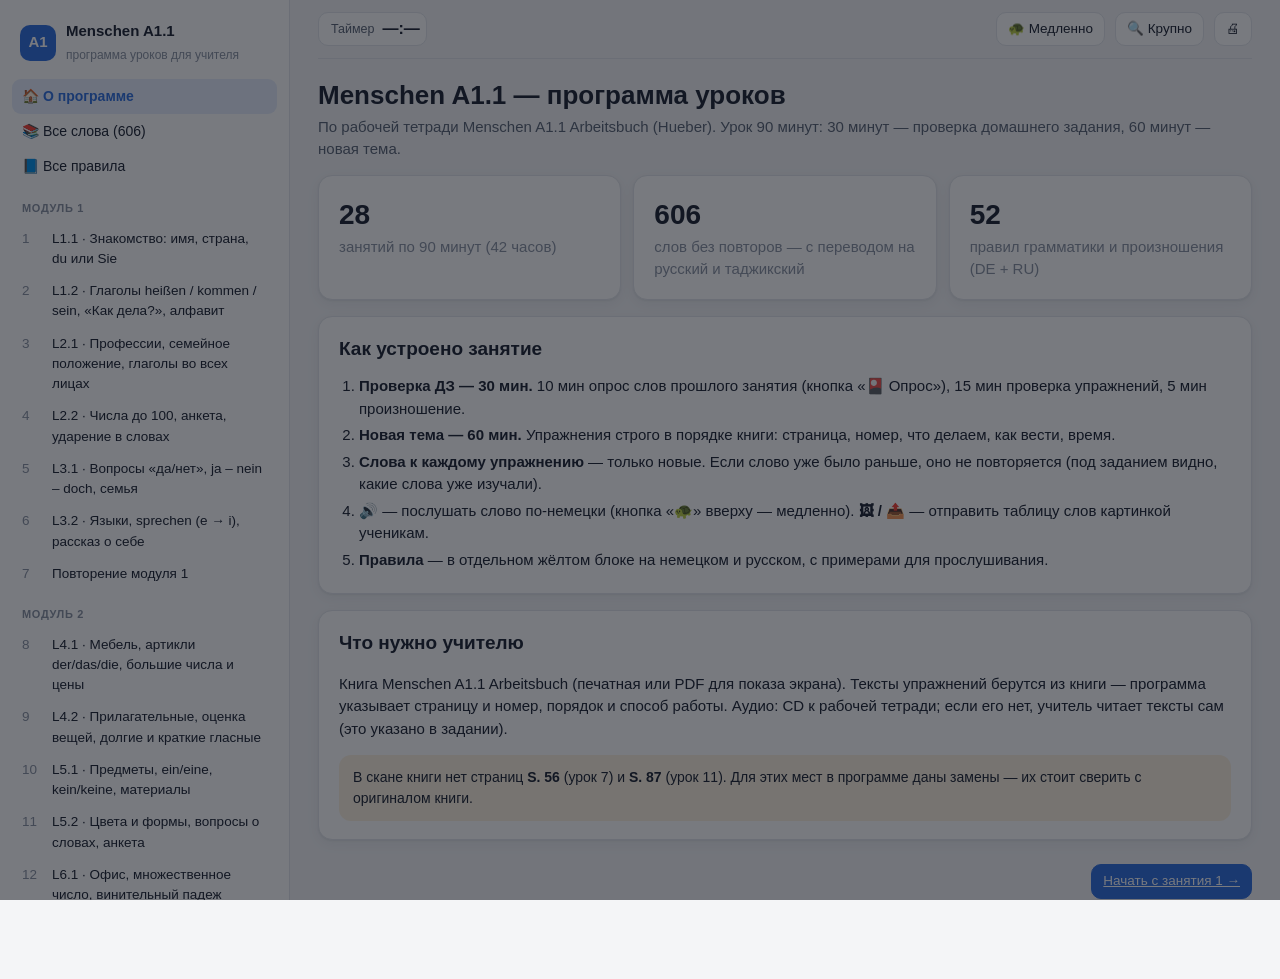
==== index.html @ 15f0cafd "Menschen A1.1: программа уроков Co-Authored-By: Claude Opus 5.5 <noreply@anthropic.com>" ====
<!doctype html>
<html lang="ru">
<head>
  <meta charset="utf-8">
  <meta name="viewport" content="width=device-width, initial-scale=1">
  <title>Menschen A1.1 — уроки</title>
  <link rel="stylesheet" href="css/style.css">
</head>
<body>
  <div class="app">
    <aside class="side">
      <div class="brand"><div class="brand-mark">A1</div><div><b>Menschen A1.1</b><small>программа уроков для учителя</small></div></div>
      <nav id="nav"></nav>
    </aside>
    <main class="main">
      <div class="topbar">
        <button class="btn menu-btn" id="btn-menu">☰ Занятия</button>
        <div class="timer" id="timer"></div>
        <span class="spacer"></span>
        <button class="btn" id="btn-slow" title="Медленная озвучка">🐢 Медленно</button>
        <button class="btn" id="btn-big" title="Крупный шрифт для показа экрана">🔍 Крупно</button>
        <button class="btn" id="btn-print" title="Распечатать / сохранить PDF">🖨</button>
      </div>
      <div class="content" id="content"></div>
    </main>
  </div>
  <div class="modal" id="modal" hidden></div>

  <script src="data/_init.js"></script>
  <script src="data/rules.js"></script>
  <script src="data/m1.js"></script>
  <script src="data/m2.js"></script>
  <script src="data/m3.js"></script>
  <script src="data/m4.js"></script>
  <script src="js/app.js"></script>
</body>
</html>
---- css/style.css ----
:root {
  --bg: #f4f5f7;
  --surface: #ffffff;
  --surface-2: #f0f2f5;
  --ink: #1d2433;
  --ink-2: #5a6475;
  --ink-3: #8a93a3;
  --line: #e3e6eb;
  --accent: #2f6fdf;
  --accent-soft: #e7effd;
  --ok: #1f9d55;
  --ok-soft: #e3f5ea;
  --warn: #b7791f;
  --warn-soft: #fdf3e1;
  --der: #2f6fdf;
  --das: #1f9d55;
  --die: #d64545;
  --radius: 14px;
  --shadow: 0 1px 2px rgba(20, 30, 50, .06), 0 4px 14px rgba(20, 30, 50, .05);
  --font: -apple-system, "Segoe UI", Roboto, "Helvetica Neue", Arial, sans-serif;
  color-scheme: light;
}
@media (prefers-color-scheme: dark) {
  :root:not([data-theme="light"]) {
    --bg: #12151b; --surface: #1b1f27; --surface-2: #232833; --ink: #e8ebf1; --ink-2: #aab2c0; --ink-3: #7d8796;
    --line: #2d3340; --accent: #6b9dff; --accent-soft: #1f2c47; --ok: #4cc27d; --ok-soft: #173326; --warn: #e0a84a; --warn-soft: #3a2e17;
    --der: #6b9dff; --das: #4cc27d; --die: #ff7a7a; color-scheme: dark;
  }
}
:root[data-theme="dark"] {
  --bg: #12151b; --surface: #1b1f27; --surface-2: #232833; --ink: #e8ebf1; --ink-2: #aab2c0; --ink-3: #7d8796;
  --line: #2d3340; --accent: #6b9dff; --accent-soft: #1f2c47; --ok: #4cc27d; --ok-soft: #173326; --warn: #e0a84a; --warn-soft: #3a2e17;
  --der: #6b9dff; --das: #4cc27d; --die: #ff7a7a; color-scheme: dark;
}

* { box-sizing: border-box; }
html, body { margin: 0; }
body { background: var(--bg); color: var(--ink); font: 15px/1.5 var(--font); }
body.big { font-size: 19px; }
button, input, select { font: inherit; color: inherit; }
a { color: var(--accent); }

/* ---------- layout ---------- */
.app { display: grid; grid-template-columns: 290px 1fr; min-height: 100vh; }
.side { background: var(--surface); border-right: 1px solid var(--line); position: sticky; top: 0; height: 100vh; overflow-y: auto; padding: 16px 12px 40px; }
.brand { display: flex; align-items: center; gap: 10px; padding: 4px 8px 14px; }
.brand-mark { width: 36px; height: 36px; border-radius: 10px; background: var(--accent); color: #fff; display: grid; place-items: center; font-weight: 700; }
.brand b { display: block; font-size: 15px; }
.brand small { color: var(--ink-3); font-size: 12px; }
.nav-top a { display: block; padding: 7px 10px; border-radius: 9px; text-decoration: none; color: var(--ink); font-size: 14px; }
.nav-top a:hover, .nav a:hover { background: var(--surface-2); }
.nav-top a.on, .nav a.on { background: var(--accent-soft); color: var(--accent); font-weight: 600; }
.mod-title { margin: 16px 10px 6px; font-size: 11px; letter-spacing: .06em; text-transform: uppercase; color: var(--ink-3); font-weight: 700; }
.nav a { display: flex; gap: 8px; align-items: baseline; padding: 6px 10px; border-radius: 9px; text-decoration: none; color: var(--ink); font-size: 13.5px; }
.nav a .n { color: var(--ink-3); min-width: 22px; font-variant-numeric: tabular-nums; }
.nav a .tick { margin-left: auto; color: var(--ok); font-weight: 700; }
.main { min-width: 0; padding: 0 28px 80px; }
.topbar { position: sticky; top: 0; z-index: 20; display: flex; align-items: center; gap: 10px; flex-wrap: wrap; padding: 12px 0; background: var(--bg); border-bottom: 1px solid var(--line); margin-bottom: 20px; }
.topbar .spacer { flex: 1; }
.btn.menu-btn { display: none; }
.content { max-width: 1040px; }

/* ---------- controls ---------- */
.btn { display: inline-flex; align-items: center; gap: 6px; border: 1px solid var(--line); background: var(--surface); border-radius: 10px; padding: 6px 11px; cursor: pointer; font-size: 13.5px; white-space: nowrap; }
.btn:hover { border-color: var(--accent); }
.btn.primary { background: var(--accent); border-color: var(--accent); color: #fff; }
.btn.on { background: var(--accent-soft); border-color: var(--accent); color: var(--accent); }
.btn.sm { padding: 4px 9px; font-size: 12.5px; border-radius: 8px; }
.icon-btn { border: 0; background: transparent; cursor: pointer; font-size: 16px; padding: 2px 6px; border-radius: 6px; }
.icon-btn:hover { background: var(--surface-2); }
.timer { display: flex; align-items: center; gap: 8px; background: var(--surface); border: 1px solid var(--line); border-radius: 10px; padding: 4px 6px 4px 12px; font-variant-numeric: tabular-nums; }
.timer b { font-size: 16px; }
.timer .phase { color: var(--ink-2); font-size: 12.5px; }
.timer.alarm { border-color: var(--die); color: var(--die); }
input[type=search], select { border: 1px solid var(--line); background: var(--surface); border-radius: 10px; padding: 7px 11px; font-size: 16px; }

/* ---------- headings & cards ---------- */
h1 { font-size: 26px; line-height: 1.25; margin: 0 0 4px; }
h2 { font-size: 19px; margin: 0 0 12px; }
h3 { font-size: 16px; margin: 0; }
.sub { color: var(--ink-2); margin: 0 0 14px; }
.meta { display: flex; flex-wrap: wrap; gap: 8px; margin: 8px 0 16px; }
.chip { display: inline-flex; align-items: center; gap: 4px; border-radius: 999px; padding: 2px 10px; font-size: 12.5px; background: var(--surface-2); color: var(--ink-2); border: 1px solid var(--line); }
.chip.time { background: var(--accent-soft); color: var(--accent); border-color: transparent; font-weight: 600; }
.card { background: var(--surface); border: 1px solid var(--line); border-radius: var(--radius); box-shadow: var(--shadow); padding: 18px 20px; margin-bottom: 16px; }
.part-head { display: flex; align-items: center; gap: 10px; margin: 26px 0 12px; }
.part-head h2 { margin: 0; }
.part-head .chip { font-weight: 600; }

.timeline { display: flex; height: 30px; border-radius: 10px; overflow: hidden; border: 1px solid var(--line); margin-bottom: 8px; }
.timeline div { display: grid; place-items: center; font-size: 11.5px; color: #fff; overflow: hidden; white-space: nowrap; border-right: 1px solid rgba(255,255,255,.35); cursor: pointer; }
.timeline .hw { background: #8a6fd1; }
.timeline .st { background: var(--accent); }
.timeline .st:nth-child(even) { background: #4b86ea; }
.timeline div.done { opacity: .45; }

/* ---------- step ---------- */
.step { position: relative; }
.step.done { opacity: .62; }
.step-head { display: flex; align-items: flex-start; gap: 10px; flex-wrap: wrap; }
.step-head .ref { font-weight: 700; }
.step-head .right { margin-left: auto; display: flex; gap: 6px; align-items: center; }
.type { font-size: 11.5px; font-weight: 700; letter-spacing: .03em; text-transform: uppercase; border-radius: 6px; padding: 2px 7px; }
.type.Wörter { background: #e7effd; color: #2f6fdf; }
.type.Strukturen { background: #fdeaea; color: #c03a3a; }
.type.Kommunikation { background: #e3f5ea; color: #1f8a4c; }
.type.Hören, .type.Lesen, .type.Schreiben, .type.Sprechen { background: #fdf3e1; color: #a96a14; }
.type.Aussprache { background: #efe9fb; color: #6d4fc2; }
@media (prefers-color-scheme: dark) { :root:not([data-theme="light"]) .type { filter: brightness(.85) saturate(1.2); } }
.task { margin: 10px 0 6px; }
.how { color: var(--ink-2); font-size: .93em; margin: 0 0 10px; padding-left: 12px; border-left: 3px solid var(--line); }
.repeat-note { color: var(--ink-3); font-size: 12.5px; margin-top: 6px; }
.check { display: inline-flex; align-items: center; gap: 6px; cursor: pointer; font-size: 13px; color: var(--ink-2); }
.check input { width: 18px; height: 18px; accent-color: var(--ok); }

/* ---------- word table ---------- */
.wt-wrap { margin-top: 10px; border: 1px solid var(--line); border-radius: 12px; overflow: hidden; }
.wt-bar { display: flex; flex-wrap: wrap; gap: 6px; align-items: center; padding: 8px 10px; background: var(--surface-2); border-bottom: 1px solid var(--line); }
.wt-bar .cnt { font-size: 12.5px; color: var(--ink-2); margin-right: auto; font-weight: 600; }
.wt-scroll { overflow-x: auto; }
table.wt { width: 100%; border-collapse: collapse; font-size: .95em; }
table.wt th { text-align: left; font-size: 11.5px; text-transform: uppercase; letter-spacing: .05em; color: var(--ink-3); padding: 7px 10px; border-bottom: 1px solid var(--line); background: var(--surface); }
table.wt td { padding: 7px 10px; border-bottom: 1px solid var(--line); vertical-align: top; }
table.wt tr:last-child td { border-bottom: 0; }
table.wt td.num { color: var(--ink-3); width: 28px; font-variant-numeric: tabular-nums; }
table.wt td.de { font-weight: 600; white-space: nowrap; }
table.wt td.de .say { margin-left: 2px; }
table.wt td.src { color: var(--ink-3); font-size: 12px; white-space: nowrap; }
.art-der { color: var(--der); } .art-das { color: var(--das); } .art-die { color: var(--die); }

/* ---------- rule ---------- */
.rule { margin-top: 12px; border-radius: 12px; border: 1px solid var(--line); background: var(--warn-soft); padding: 12px 14px; }
.rule-title { font-weight: 700; display: flex; gap: 8px; align-items: center; margin-bottom: 8px; }
.rule-grid { display: grid; grid-template-columns: 1fr 1fr; gap: 12px; }
.rule-grid .lang { font-size: 11px; text-transform: uppercase; letter-spacing: .06em; color: var(--warn); font-weight: 700; margin-bottom: 2px; }
.rule-ex { margin-top: 8px; display: flex; flex-wrap: wrap; gap: 6px; }
.rule-ex button { border: 1px solid var(--line); background: var(--surface); border-radius: 8px; padding: 3px 9px; cursor: pointer; font-size: 13px; }

/* ---------- lists ---------- */
.hw-list { margin: 0; padding-left: 20px; }
.hw-list li { margin: 4px 0; }
.hw-row { display: grid; grid-template-columns: 64px 1fr; gap: 12px; padding: 10px 0; border-bottom: 1px solid var(--line); }
.hw-row:last-child { border-bottom: 0; }
.hw-row .chip { justify-self: start; align-self: start; }
.say-list { display: flex; flex-wrap: wrap; gap: 6px; margin-top: 6px; }
.say-list button { border: 1px solid var(--line); background: var(--surface-2); border-radius: 8px; padding: 3px 10px; cursor: pointer; }
.nav-foot { display: flex; justify-content: space-between; gap: 10px; margin-top: 24px; }
.grid-2 { display: grid; grid-template-columns: repeat(auto-fill, minmax(280px, 1fr)); gap: 12px; }
.stat { font-size: 28px; font-weight: 700; }
.muted { color: var(--ink-3); }
.warn-box { background: var(--warn-soft); border-radius: 12px; padding: 12px 14px; color: var(--ink); font-size: 14px; }

/* ---------- modal (quiz) ---------- */
.modal { position: fixed; inset: 0; background: rgba(10, 14, 22, .55); display: grid; place-items: center; z-index: 50; padding: 16px; }
.modal-box { background: var(--surface); border-radius: 18px; width: min(560px, 100%); padding: 22px; box-shadow: 0 20px 60px rgba(0,0,0,.3); }
.quiz-card { text-align: center; padding: 22px 10px; }
.quiz-q { font-size: 24px; font-weight: 700; }
.quiz-q2 { font-size: 18px; color: var(--ink-2); margin-top: 4px; }
.quiz-a { font-size: 28px; font-weight: 700; color: var(--accent); margin-top: 18px; min-height: 40px; }
.quiz-actions { display: flex; gap: 8px; justify-content: center; flex-wrap: wrap; margin-top: 14px; }
.progress { height: 6px; background: var(--surface-2); border-radius: 99px; overflow: hidden; }
.progress div { height: 100%; background: var(--accent); }
.toast { position: fixed; bottom: 20px; left: 50%; transform: translateX(-50%); background: var(--ink); color: var(--bg); padding: 9px 16px; border-radius: 10px; z-index: 60; font-size: 14px; }

/* ---------- mobile ---------- */
@media (max-width: 900px) {
  .app { grid-template-columns: 1fr; }
  .side { position: fixed; left: 0; top: 0; bottom: 0; width: 290px; z-index: 40; transform: translateX(-100%); transition: transform .2s; box-shadow: var(--shadow); }
  body.nav-open .side { transform: none; }
  .btn.menu-btn { display: inline-flex; }
  .main { padding: 0 16px 80px; }
  .rule-grid { grid-template-columns: 1fr; }
  h1 { font-size: 22px; }
  .hw-row { grid-template-columns: 1fr; gap: 4px; }
}
@media print {
  .side, .topbar, .wt-bar, .step-head .right, .btn { display: none !important; }
  .app { display: block; } .main { padding: 0; } .card { box-shadow: none; break-inside: avoid; }
}
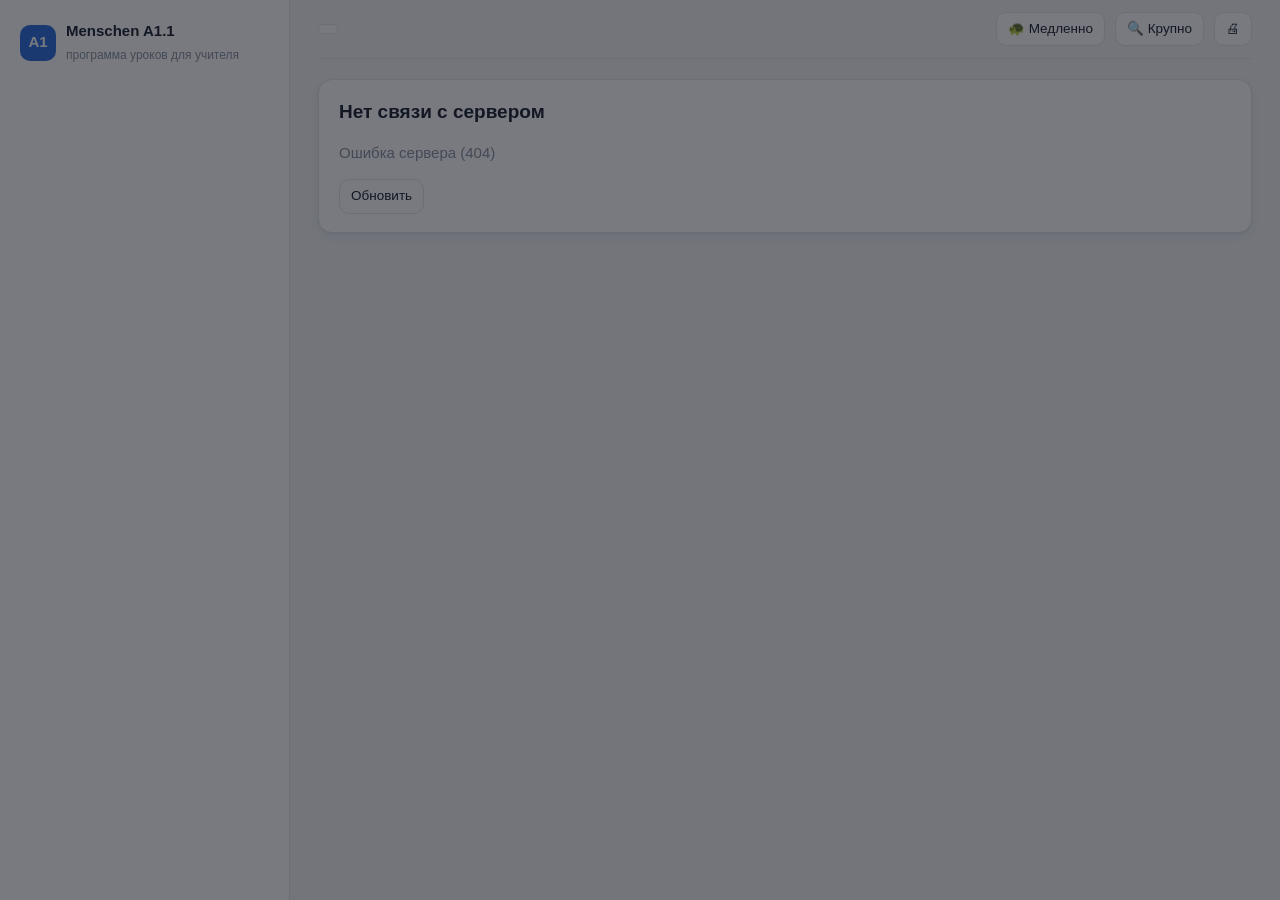
==== commit 1b9a7c85: "Вход по паролю, кабинеты учителя и ученика Весь сайт закрыт: без входа открывается только страница в" ====
--- a/index.html
+++ b/index.html
@@ -17,6 +17,7 @@
         <button class="btn menu-btn" id="btn-menu">☰ Занятия</button>
         <div class="timer" id="timer"></div>
         <span class="spacer"></span>
+        <span class="user-box" id="user-box"></span>
         <button class="btn" id="btn-slow" title="Медленная озвучка">🐢 Медленно</button>
         <button class="btn" id="btn-big" title="Крупный шрифт для показа экрана">🔍 Крупно</button>
         <button class="btn" id="btn-print" title="Распечатать / сохранить PDF">🖨</button>
--- a/css/style.css
+++ b/css/style.css
@@ -162,6 +162,64 @@
 .progress div { height: 100%; background: var(--accent); }
 .toast { position: fixed; bottom: 20px; left: 50%; transform: translateX(-50%); background: var(--ink); color: var(--bg); padding: 9px 16px; border-radius: 10px; z-index: 60; font-size: 14px; }
 
+/* ---------- login & accounts ---------- */
+.small { font-size: 12.5px; }
+.login-page { min-height: 100vh; display: grid; place-items: center; padding: 16px; }
+.login-box { width: min(380px, 100%); padding: 26px 24px; }
+.login-box .brand { padding: 0 0 18px; }
+.field { display: block; font-size: 13px; color: var(--ink-2); margin-bottom: 12px; }
+.field input, .inline-form input, .tr-input { display: block; width: 100%; margin-top: 4px; border: 1px solid var(--line); background: var(--surface); border-radius: 10px; padding: 9px 12px; font-size: 16px; color: var(--ink); }
+.field input:focus, .inline-form input:focus, .tr-input:focus { outline: 2px solid var(--accent-soft); border-color: var(--accent); }
+.btn.wide { width: 100%; justify-content: center; padding: 10px; font-size: 15px; }
+.btn.danger { color: var(--die); }
+.btn.danger:hover { border-color: var(--die); }
+.btn:disabled { opacity: .55; cursor: default; }
+.form-err { background: var(--warn-soft); color: var(--die); border-radius: 10px; padding: 8px 12px; font-size: 14px; margin-bottom: 12px; }
+.ok-note { margin-top: 10px; color: var(--ok); font-weight: 600; }
+.user-box { display: flex; align-items: center; gap: 6px; }
+.user-box .who { font-size: 13px; color: var(--ink-2); max-width: 180px; overflow: hidden; text-overflow: ellipsis; white-space: nowrap; }
+.role-student #timer, .role-student #btn-print { display: none; }
+.badge { display: inline-block; min-width: 20px; padding: 0 6px; border-radius: 99px; background: var(--die); color: #fff; font-size: 11.5px; font-weight: 700; text-align: center; margin-left: 4px; }
+.dots { display: inline-flex; gap: 3px; vertical-align: middle; }
+.dots i { width: 8px; height: 8px; border-radius: 50%; background: var(--line); }
+.dots i.on { background: var(--ok); }
+
+/* ---------- student ---------- */
+.lesson-card { display: flex; align-items: center; justify-content: space-between; gap: 14px; text-decoration: none; color: var(--ink); }
+.lesson-card > div { flex: 1; min-width: 0; }
+.lesson-card:hover { border-color: var(--accent); }
+.train-grid { display: grid; grid-template-columns: repeat(auto-fill, minmax(220px, 1fr)); gap: 10px; }
+.train-btn { text-align: left; border: 1px solid var(--line); background: var(--surface); border-radius: var(--radius); padding: 14px 16px; cursor: pointer; box-shadow: var(--shadow); }
+.train-btn:hover { border-color: var(--accent); }
+.train-btn b { display: block; font-size: 15px; margin-bottom: 3px; }
+.train-btn span { color: var(--ink-2); font-size: 13px; }
+.choices { display: grid; grid-template-columns: 1fr 1fr; gap: 8px; }
+.choice { border: 1px solid var(--line); background: var(--surface-2); border-radius: 12px; padding: 12px; cursor: pointer; font-size: 16px; text-align: center; }
+.choice small { display: block; color: var(--ink-3); font-size: 13px; margin-top: 2px; }
+.choice:hover:not(:disabled) { border-color: var(--accent); }
+.choice.right { background: var(--ok-soft); border-color: var(--ok); }
+.choice.wrong { background: var(--warn-soft); border-color: var(--die); }
+.choice:disabled { cursor: default; }
+.tr-input { margin: 16px auto 0; max-width: 360px; text-align: center; font-size: 20px; }
+.tr-input.right { border-color: var(--ok); background: var(--ok-soft); }
+.tr-input.wrong { border-color: var(--die); background: var(--warn-soft); }
+.umlauts { display: flex; gap: 6px; justify-content: center; margin-top: 8px; }
+
+/* ---------- teacher: groups ---------- */
+.open-row { display: flex; flex-wrap: wrap; gap: 6px; align-items: center; margin: -6px 0 16px; }
+.group-tabs { display: flex; flex-wrap: wrap; gap: 8px; align-items: center; }
+.group-tabs a.btn { text-decoration: none; color: var(--ink); }
+.group-tabs a.btn.on { color: var(--accent); }
+.inline-form { display: flex; flex-wrap: wrap; gap: 8px; align-items: center; }
+.inline-form input { width: auto; flex: 1 1 180px; margin: 0; }
+.row-actions { white-space: nowrap; text-align: right; }
+.row-actions .btn { margin-left: 4px; }
+.creds { border-color: var(--ok); }
+.creds pre { background: var(--surface-2); border-radius: 10px; padding: 10px 12px; font-size: 14px; white-space: pre-wrap; margin: 10px 0; }
+.lesson-grid { display: grid; grid-template-columns: repeat(auto-fill, minmax(44px, 1fr)); gap: 6px; }
+.lesson-chip { border: 1px solid var(--line); background: var(--surface-2); color: var(--ink-2); border-radius: 10px; padding: 8px 0; cursor: pointer; font-weight: 600; }
+.lesson-chip.on { background: var(--ok); border-color: var(--ok); color: #fff; }
+
 /* ---------- mobile ---------- */
 @media (max-width: 900px) {
   .app { grid-template-columns: 1fr; }
@@ -172,6 +230,8 @@
   .rule-grid { grid-template-columns: 1fr; }
   h1 { font-size: 22px; }
   .hw-row { grid-template-columns: 1fr; gap: 4px; }
+  .user-box .who { display: none; }
+  .choices { grid-template-columns: 1fr; }
 }
 @media print {
   .side, .topbar, .wt-bar, .step-head .right, .btn { display: none !important; }
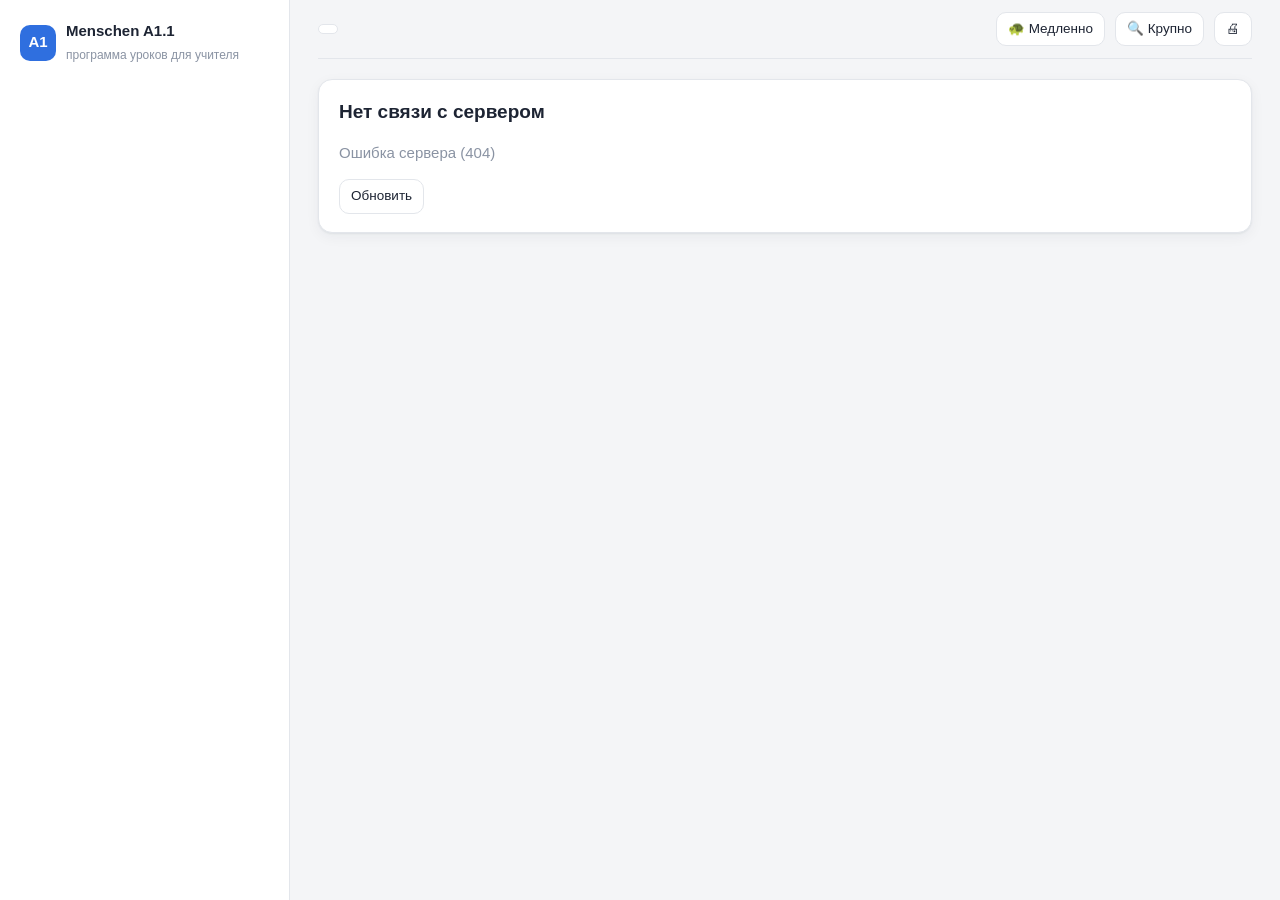
==== commit 20785ae8: "Раздел «Инструкция» для учителя и ученика + правило обновлять её при каждом изменении Co-Authored-By" ====
--- a/index.html
+++ b/index.html
@@ -33,6 +33,7 @@
   <script src="data/m2.js"></script>
   <script src="data/m3.js"></script>
   <script src="data/m4.js"></script>
+  <script src="data/help.js"></script>
   <script src="js/app.js"></script>
 </body>
 </html>
--- a/css/style.css
+++ b/css/style.css
@@ -34,6 +34,7 @@
 }
 
 * { box-sizing: border-box; }
+[hidden] { display: none !important; }
 html, body { margin: 0; }
 body { background: var(--bg); color: var(--ink); font: 15px/1.5 var(--font); }
 body.big { font-size: 19px; }
@@ -211,7 +212,7 @@
 .group-tabs a.btn { text-decoration: none; color: var(--ink); }
 .group-tabs a.btn.on { color: var(--accent); }
 .inline-form { display: flex; flex-wrap: wrap; gap: 8px; align-items: center; }
-.inline-form input { width: auto; flex: 1 1 180px; margin: 0; }
+.inline-form input { width: auto; min-width: 0; flex: 1 1 180px; margin: 0; }
 .row-actions { white-space: nowrap; text-align: right; }
 .row-actions .btn { margin-left: 4px; }
 .creds { border-color: var(--ok); }
@@ -219,6 +220,13 @@
 .lesson-grid { display: grid; grid-template-columns: repeat(auto-fill, minmax(44px, 1fr)); gap: 6px; }
 .lesson-chip { border: 1px solid var(--line); background: var(--surface-2); color: var(--ink-2); border-radius: 10px; padding: 8px 0; cursor: pointer; font-weight: 600; }
 .lesson-chip.on { background: var(--ok); border-color: var(--ok); color: #fff; }
+
+/* ---------- help ---------- */
+.help-toc { display: flex; flex-wrap: wrap; gap: 6px; }
+.help-link { border: 1px solid var(--line); background: var(--surface-2); color: var(--accent); border-radius: 999px; padding: 4px 12px; cursor: pointer; font-size: 13.5px; }
+.help-link:hover { border-color: var(--accent); }
+.help-sec { scroll-margin-top: 80px; }
+.help-sec .hw-list li { margin: 7px 0; }
 
 /* ---------- mobile ---------- */
 @media (max-width: 900px) {
